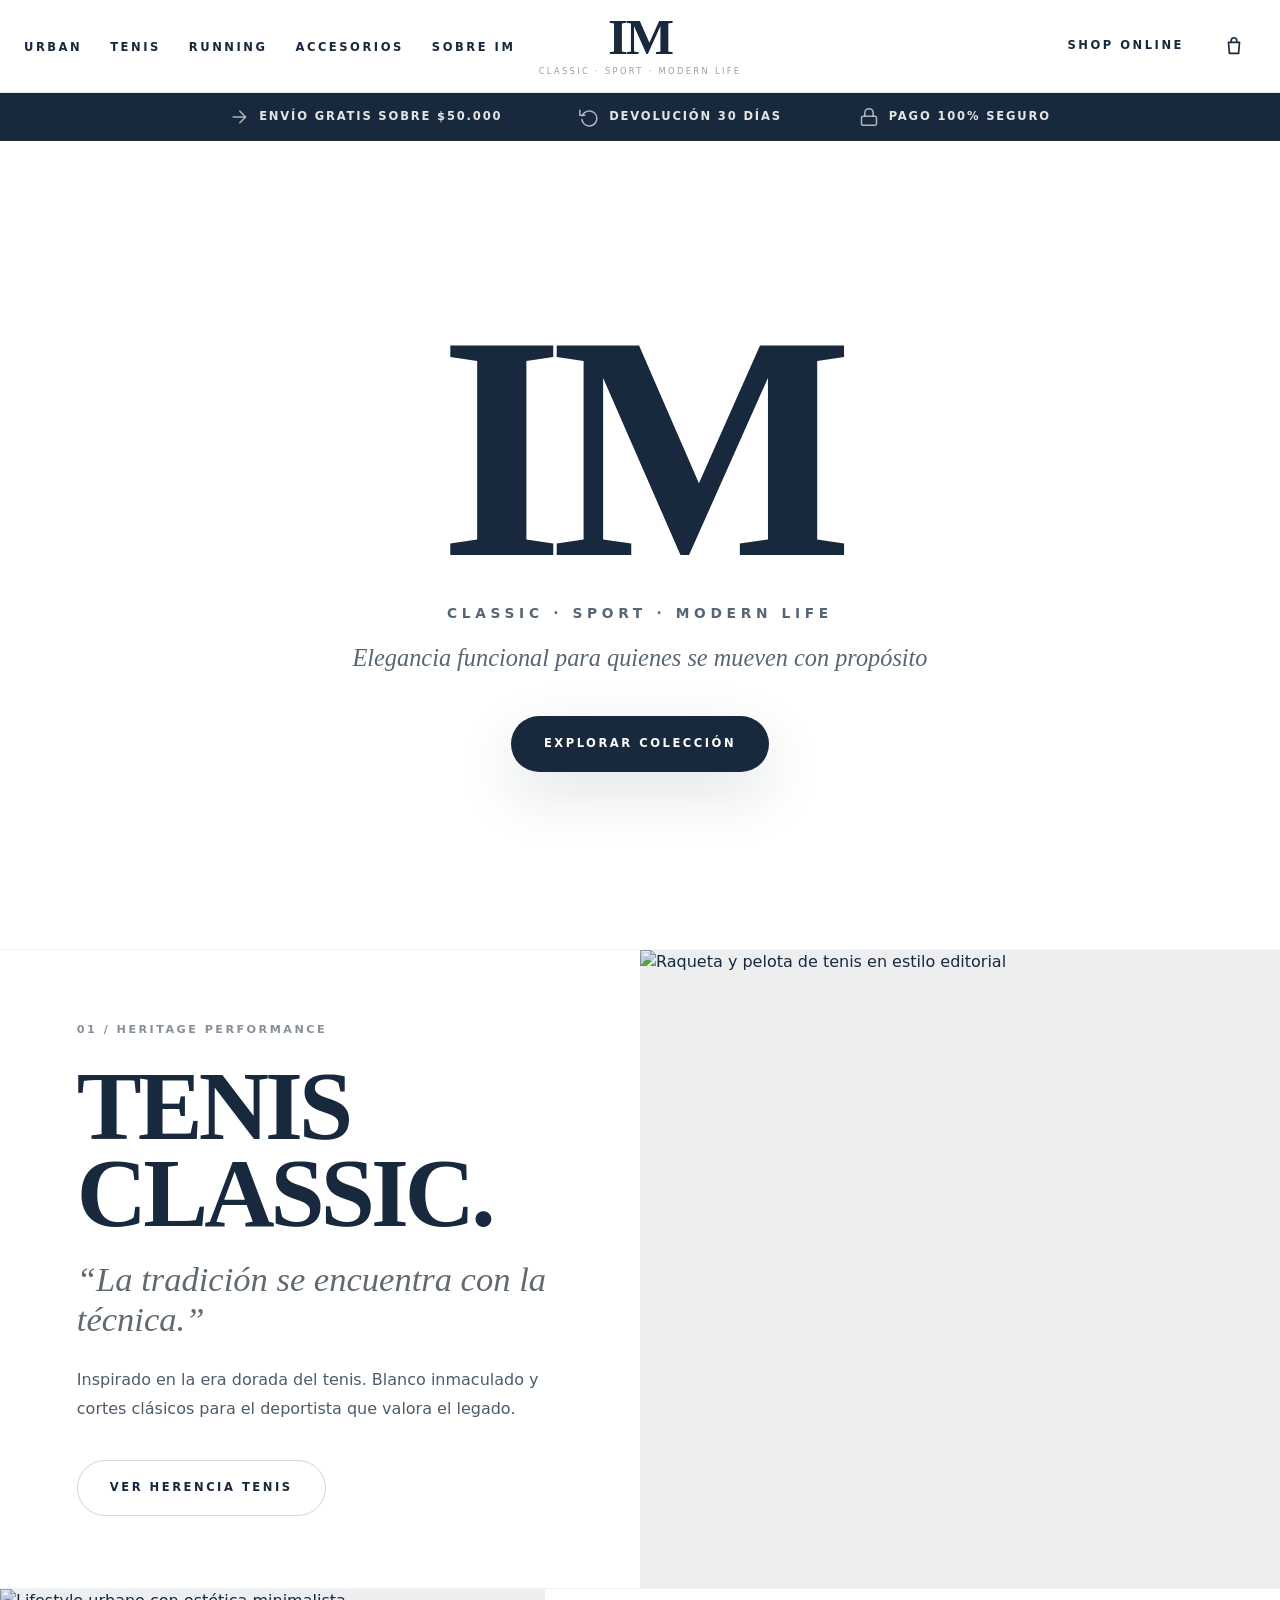
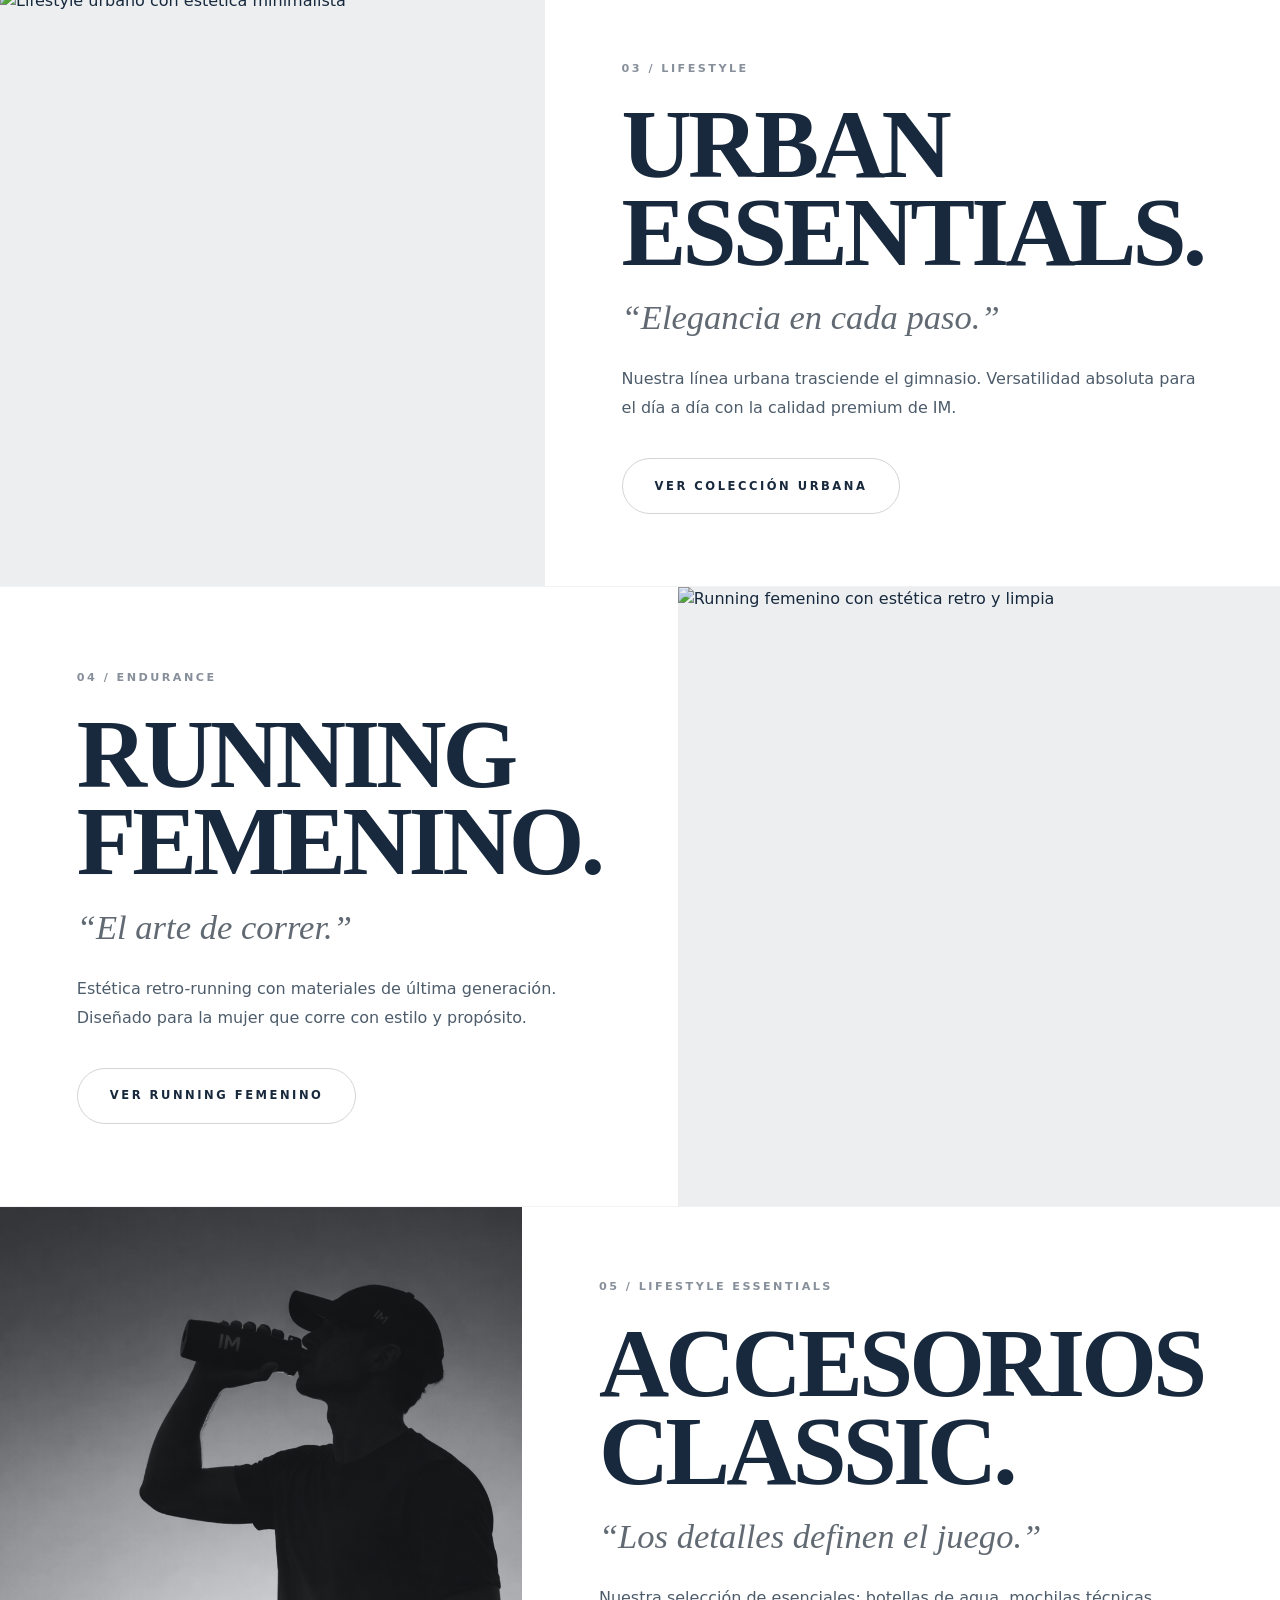
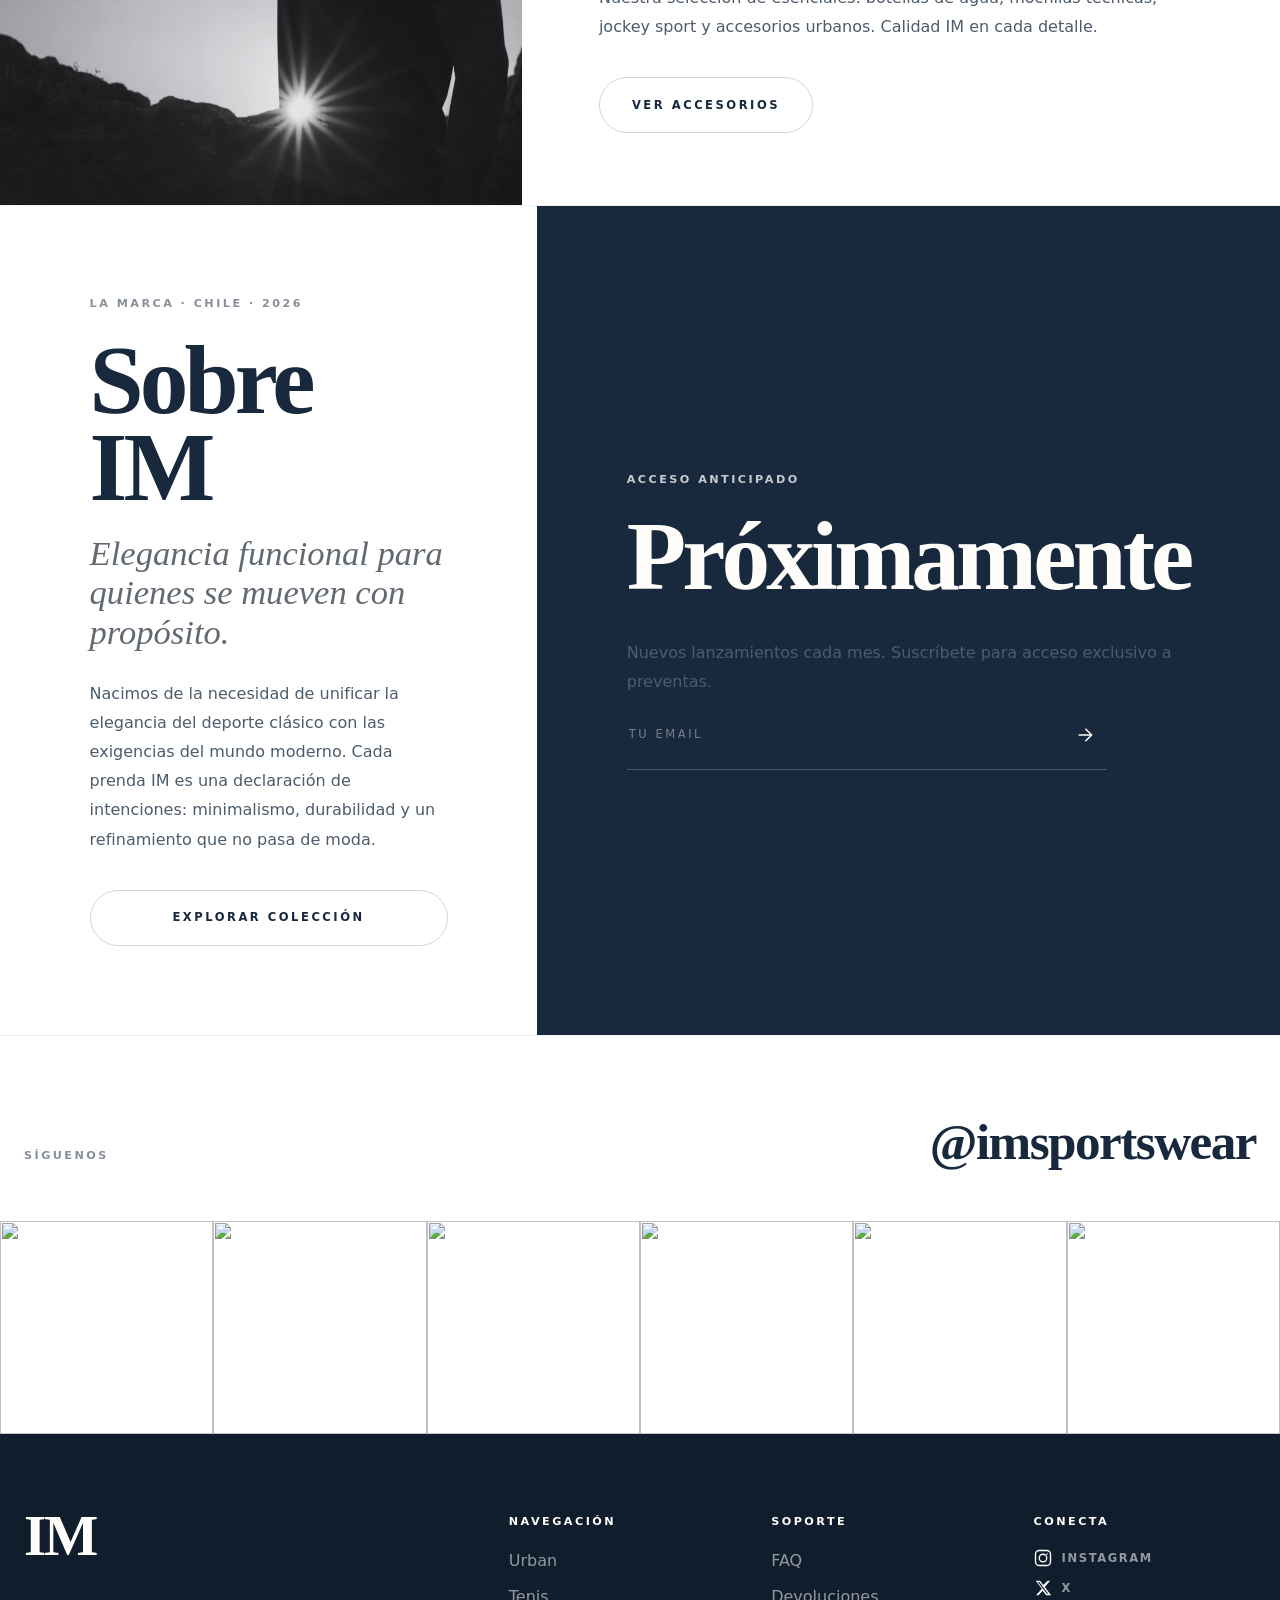
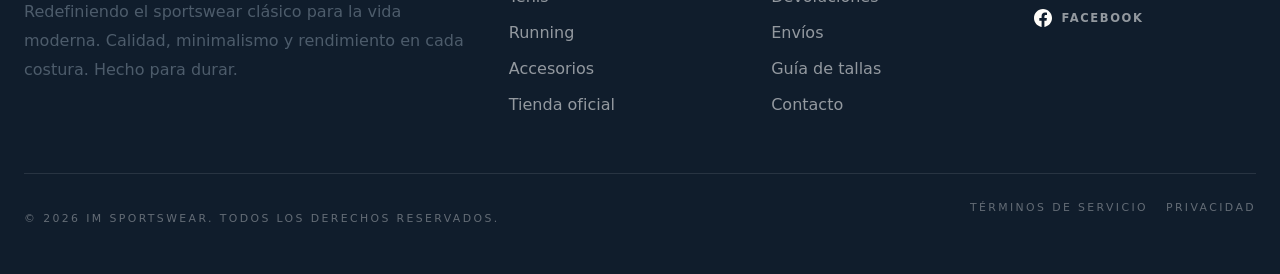
==== index.html @ 8507a57e "IM Sportswear — home inicial" ====
<!doctype html>
<html lang="es">
  <head>
    <meta charset="UTF-8" />
    <meta name="viewport" content="width=device-width, initial-scale=1.0" />
    <meta name="description" content="IM Sportswear — Classic Sport. Modern Life. Sportswear minimalista con alma clásica." />
    <meta name="format-detection" content="telephone=no, email=no, address=no" />
    <meta http-equiv="X-UA-Compatible" content="IE=edge" />
    <meta http-equiv="Content-Security-Policy" content="default-src 'self'; img-src 'self' https://images.unsplash.com data:; style-src 'self' 'unsafe-inline' https://fonts.googleapis.com; script-src 'self'; font-src 'self' https://fonts.gstatic.com; connect-src 'self'; object-src 'none'; base-uri 'self'; form-action 'self'; frame-ancestors 'none'; upgrade-insecure-requests" />
    <title>IM Sportswear — Classic · Sport · Modern Life</title>
    <link rel="preconnect" href="https://fonts.googleapis.com" />
    <link rel="preconnect" href="https://fonts.gstatic.com" crossorigin />
    <link href="https://fonts.googleapis.com/css2?family=Cormorant+Garamond:wght@400;500;600;700&family=Inter:wght@300;400;500;600;700&display=swap" rel="stylesheet" />
    <link rel="stylesheet" href="assets/styles.css?v=2.1" />
  </head>
  <body>
    <a class="skip-link" href="#contenido">Saltar al contenido</a>

    <header class="site-header" id="top">
      <div class="container nav-wrap">
        <button class="menu-toggle" type="button" aria-expanded="false" aria-controls="site-menu" aria-label="Abrir menú">
          <span></span><span></span><span></span>
        </button>

        <nav class="site-nav" aria-label="Principal">
          <ul id="site-menu" class="menu-left">
            <li><a href="#urban">Urban</a></li>
            <li><a href="#tenis">Tenis</a></li>
            <li><a href="#running">Running</a></li>
            <li><a href="#accesorios">Accesorios</a></li>
            <li><a href="#about">Sobre IM</a></li>
          </ul>
        </nav>

        <div class="brand-mark" aria-label="IM Sportswear">
          <span class="brand-logo">IM</span>
          <span class="brand-tagline">Classic · Sport · Modern Life</span>
        </div>

        <div class="nav-actions">
          <a class="shop-link" href="#shop">Shop Online</a>
          <a class="bag-link" href="#shop" aria-label="Ir a la tienda">
            <svg viewBox="0 0 24 24" aria-hidden="true">
              <path d="M6 8h12l-1 12H7L6 8Zm3-1V6a3 3 0 1 1 6 0v1" fill="none" stroke="currentColor" stroke-width="1.8" stroke-linecap="round" stroke-linejoin="round"/>
            </svg>
          </a>
        </div>
      </div>
    </header>

    <main id="contenido">
      <div class="trust-bar">
        <div class="container trust-wrap">
          <div class="trust-item">
            <svg viewBox="0 0 24 24" width="20" height="20" fill="none" stroke="currentColor" stroke-width="1.8" stroke-linecap="round" stroke-linejoin="round" aria-hidden="true">
              <path d="M5 12h14M13 5l7 7-7 7"/>
            </svg>
            <span>Envío gratis sobre $50.000</span>
          </div>
          <div class="trust-item">
            <svg viewBox="0 0 24 24" width="20" height="20" fill="none" stroke="currentColor" stroke-width="1.8" stroke-linecap="round" stroke-linejoin="round" aria-hidden="true">
              <polyline points="1 4 1 10 7 10"/><path d="M3.51 15a9 9 0 1 0 .49-4.5"/>
            </svg>
            <span>Devolución 30 días</span>
          </div>
          <div class="trust-item">
            <svg viewBox="0 0 24 24" width="20" height="20" fill="none" stroke="currentColor" stroke-width="1.8" stroke-linecap="round" stroke-linejoin="round" aria-hidden="true">
              <rect x="3" y="11" width="18" height="11" rx="2"/><path d="M7 11V7a5 5 0 0 1 10 0v4"/>
            </svg>
            <span>Pago 100% seguro</span>
          </div>
        </div>
      </div>

      <section class="hero-section">
        <div class="container hero-content">
          <h1>IM</h1>
          <p class="hero-subtag">Classic · Sport · Modern Life</p>
          <p class="hero-quote">Elegancia funcional para quienes se mueven con propósito</p>
          <a class="button button-primary" href="#shop">Explorar colección</a>
        </div>
      </section>

      <section id="tenis" class="feature feature-reverse tone-beige">
        <div class="feature-media">
          <img src="https://images.unsplash.com/photo-1599586120429-48281b6f0ece?q=80&w=1400&h=1120&auto=format&fit=crop" alt="Raqueta y pelota de tenis en estilo editorial" loading="lazy" decoding="async" />
        </div>
        <div class="feature-copy">
          <p class="eyebrow">01 / Heritage Performance</p>
          <h2>TENIS<br />CLASSIC.</h2>
          <p class="quote">“La tradición se encuentra con la técnica.”</p>
          <p class="description">Inspirado en la era dorada del tenis. Blanco inmaculado y cortes clásicos para el deportista que valora el legado.</p>
          <a class="button button-outline" href="#shop">Ver herencia tenis</a>
        </div>
      </section>

      <section id="urban" class="feature tone-white">
        <div class="feature-media">
          <img src="https://images.unsplash.com/photo-1520975916090-3105956dac38?q=80&w=1400&h=960&auto=format&fit=crop" alt="Lifestyle urbano con estética minimalista" loading="lazy" decoding="async" />
        </div>
        <div class="feature-copy">
          <p class="eyebrow">03 / Lifestyle</p>
          <h2>URBAN<br />ESSENTIALS.</h2>
          <p class="quote">“Elegancia en cada paso.”</p>
          <p class="description">Nuestra línea urbana trasciende el gimnasio. Versatilidad absoluta para el día a día con la calidad premium de IM.</p>
          <a class="button button-outline" href="#shop">Ver colección urbana</a>
        </div>
      </section>

      <section id="running" class="feature feature-reverse tone-beige">
        <div class="feature-media">
          <img src="https://images.unsplash.com/photo-1594882645126-14020914d58d?q=80&w=1400&h=1240&auto=format&fit=crop" alt="Running femenino con estética retro y limpia" loading="lazy" decoding="async" />
        </div>
        <div class="feature-copy">
          <p class="eyebrow">04 / Endurance</p>
          <h2>RUNNING<br />FEMENINO.</h2>
          <p class="quote">“El arte de correr.”</p>
          <p class="description">Estética retro-running con materiales de última generación. Diseñado para la mujer que corre con estilo y propósito.</p>
          <a class="button button-outline" href="#shop">Ver running femenino</a>
        </div>
      </section>

      <section id="accesorios" class="feature tone-white">
        <div class="feature-media feature-media-local">
          <img src="assets/accesorios-silueta.png" alt="Silueta deportiva bebiendo agua con botella IM" loading="lazy" decoding="async" />
        </div>
        <div class="feature-copy">
          <p class="eyebrow">05 / Lifestyle Essentials</p>
          <h2>ACCESORIOS<br />CLASSIC.</h2>
          <p class="quote">“Los detalles definen el juego.”</p>
          <p class="description">Nuestra selección de esenciales: botellas de agua, mochilas técnicas, jockey sport y accesorios urbanos. Calidad IM en cada detalle.</p>
          <a class="button button-outline" href="#shop">Ver accesorios</a>
        </div>
      </section>

      <section id="about" class="split-section">
        <article class="split-card split-light">
          <p class="eyebrow">La Marca · Chile · 2026</p>
          <h2>Sobre IM</h2>
          <p class="quote">Elegancia funcional para quienes se mueven con propósito.</p>
          <p class="description">Nacimos de la necesidad de unificar la elegancia del deporte clásico con las exigencias del mundo moderno. Cada prenda IM es una declaración de intenciones: minimalismo, durabilidad y un refinamiento que no pasa de moda.</p>
          <a class="button button-outline-dark" href="#shop">Explorar colección</a>
        </article>

        <aside class="split-card split-dark" id="shop">
          <p class="eyebrow">Acceso anticipado</p>
          <h2>Próximamente</h2>
          <p> Nuevos lanzamientos cada mes. Suscríbete para acceso exclusivo a preventas.</p>
          <form class="newsletter" action="#" method="post" novalidate>
            <label class="sr-only" for="email">Tu email</label>
            <input id="email" name="email" type="email" placeholder="TU EMAIL" autocomplete="email" inputmode="email" />
            <button type="submit" aria-label="Enviar email">
              <svg viewBox="0 0 24 24" aria-hidden="true">
                <path d="M5 12h14M13 5l7 7-7 7" fill="none" stroke="currentColor" stroke-width="1.8" stroke-linecap="round" stroke-linejoin="round"/>
              </svg>
            </button>
          </form>
        </aside>
      </section>
    </main>

    <section class="instagram-section">
      <div class="container instagram-header">
        <p class="eyebrow">Síguenos</p>
        <a href="#" class="instagram-handle">@imsportswear</a>
      </div>
      <div class="instagram-grid">
        <a href="#" class="instagram-post" aria-label="Post Instagram 1">
          <img src="https://images.unsplash.com/photo-1599586120429-48281b6f0ece?q=80&w=600&h=600&auto=format&fit=crop" alt="" loading="lazy" decoding="async"/>
        </a>
        <a href="#" class="instagram-post" aria-label="Post Instagram 2">
          <img src="https://images.unsplash.com/photo-1520975916090-3105956dac38?q=80&w=600&h=600&auto=format&fit=crop" alt="" loading="lazy" decoding="async"/>
        </a>
        <a href="#" class="instagram-post" aria-label="Post Instagram 3">
          <img src="https://images.unsplash.com/photo-1594882645126-14020914d58d?q=80&w=600&h=600&auto=format&fit=crop" alt="" loading="lazy" decoding="async"/>
        </a>
        <a href="#" class="instagram-post" aria-label="Post Instagram 4">
          <img src="https://images.unsplash.com/photo-1483721310020-03333e577078?q=80&w=600&h=600&auto=format&fit=crop" alt="" loading="lazy" decoding="async"/>
        </a>
        <a href="#" class="instagram-post" aria-label="Post Instagram 5">
          <img src="https://images.unsplash.com/photo-1552674605-db6ffd4facb5?q=80&w=600&h=600&auto=format&fit=crop" alt="" loading="lazy" decoding="async"/>
        </a>
        <a href="#" class="instagram-post" aria-label="Post Instagram 6">
          <img src="https://images.unsplash.com/photo-1506629082955-511b1aa562c8?q=80&w=600&h=600&auto=format&fit=crop" alt="" loading="lazy" decoding="async"/>
        </a>
      </div>
    </section>

    <footer class="site-footer">
      <div class="container footer-grid">
        <div class="footer-brand">
          <p class="brand-logo">IM</p>
          <p>Redefiniendo el sportswear clásico para la vida moderna. Calidad, minimalismo y rendimiento en cada costura. Hecho para durar.</p>
        </div>

        <nav class="footer-nav" aria-label="Secundaria">
          <h3>Navegación</h3>
          <ul>
            <li><a href="#urban">Urban</a></li>
            <li><a href="#tenis">Tenis</a></li>
            <li><a href="#running">Running</a></li>
            <li><a href="#accesorios">Accesorios</a></li>
            <li><a href="#shop">Tienda oficial</a></li>
          </ul>
        </nav>

        <nav class="footer-nav" aria-label="Soporte">
          <h3>Soporte</h3>
          <ul>
            <li><a href="#">FAQ</a></li>
            <li><a href="#">Devoluciones</a></li>
            <li><a href="#">Envíos</a></li>
            <li><a href="#">Guía de tallas</a></li>
            <li><a href="#">Contacto</a></li>
          </ul>
        </nav>

        <section class="footer-social">
          <h3>Conecta</h3>
          <div class="social-links">
            <a href="#" aria-label="Instagram">
              <svg viewBox="0 0 24 24" width="18" height="18" fill="none" stroke="currentColor" stroke-width="1.8" stroke-linecap="round" stroke-linejoin="round" aria-hidden="true">
                <rect x="2" y="2" width="20" height="20" rx="5"/>
                <circle cx="12" cy="12" r="5"/>
                <circle cx="17.5" cy="6.5" r="1" fill="currentColor" stroke="none"/>
              </svg>
              Instagram
            </a>
            <a href="#" aria-label="X / Twitter">
              <svg viewBox="0 0 24 24" width="18" height="18" fill="currentColor" aria-hidden="true">
                <path d="M18.244 2.25h3.308l-7.227 8.26 8.502 11.24H16.17l-4.714-6.231-5.401 6.231H2.744l7.736-8.844L2.25 2.25H8.08l4.26 5.635zm-1.161 17.52h1.833L7.084 4.126H5.117z"/>
              </svg>
              X
            </a>
            <a href="#" aria-label="Facebook">
              <svg viewBox="0 0 24 24" width="18" height="18" fill="currentColor" aria-hidden="true">
                <path d="M24 12.073c0-6.627-5.373-12-12-12s-12 5.373-12 12c0 5.99 4.388 10.954 10.125 11.854v-8.385H7.078v-3.47h3.047V9.43c0-3.007 1.792-4.669 4.533-4.669 1.312 0 2.686.235 2.686.235v2.953H15.83c-1.491 0-1.956.925-1.956 1.874v2.25h3.328l-.532 3.47h-2.796v8.385C19.612 23.027 24 18.062 24 12.073z"/>
              </svg>
              Facebook
            </a>
          </div>
        </section>
      </div>

      <div class="container footer-bottom">
        <p>© <span id="year"></span> IM Sportswear. Todos los derechos reservados.</p>
        <div>
          <a href="#">Términos de servicio</a>
          <a href="#">Privacidad</a>
        </div>
      </div>
    </footer>

    <script src="assets/script.js" defer></script>
  </body>
</html>
---- assets/styles.css ----
:root {
  --navy: #18293d;
  --navy-deep: #101d2c;
  --beige: #f4efe8;
  --beige-soft: #f7f3ed;
  --white: #fffdf9;
  --black: #141414;
  --muted: #4d5c6b;
  --muted-soft: rgba(24, 41, 61, 0.68);
  --line: rgba(24, 41, 61, 0.12);
  --shadow: 0 22px 60px rgba(16, 29, 44, 0.12);
  --radius: 28px;
  --container: min(1360px, calc(100% - 48px));
  --font-display: "Cormorant Garamond", Georgia, "Times New Roman", serif;
  --font-ui: "Inter", system-ui, -apple-system, BlinkMacSystemFont, "Segoe UI", sans-serif;
}

* {
  box-sizing: border-box;
}

html {
  scroll-behavior: smooth;
}

body {
  margin: 0;
  font-family: var(--font-ui);
  color: var(--navy);
  background: #ffffff;
  line-height: 1.5;
  text-rendering: optimizeLegibility;
  -webkit-font-smoothing: antialiased;
}

img {
  max-width: 100%;
  display: block;
}

a {
  color: inherit;
  text-decoration: none;
}

button,
input {
  font: inherit;
}

.skip-link,
.sr-only {
  position: absolute;
  width: 1px;
  height: 1px;
  padding: 0;
  margin: -1px;
  overflow: hidden;
  clip: rect(0, 0, 0, 0);
  white-space: nowrap;
  border: 0;
}

.skip-link:focus {
  width: auto;
  height: auto;
  clip: auto;
  margin: 12px;
  padding: 12px 16px;
  background: var(--navy);
  color: var(--white);
  z-index: 1000;
}

.container {
  width: var(--container);
  margin: 0 auto;
}

.site-header {
  position: sticky;
  top: 0;
  z-index: 20;
  background: rgba(255, 255, 255, 0.96);
  backdrop-filter: blur(14px);
  border-bottom: 1px solid rgba(24, 41, 61, 0.08);
}

.nav-wrap {
  min-height: 92px;
  display: grid;
  grid-template-columns: 1fr auto 1fr;
  align-items: center;
  gap: 20px;
}

.site-nav ul,
.footer-nav ul,
.social-links {
  list-style: none;
  padding: 0;
  margin: 0;
}

.menu-left,
.nav-actions {
  display: flex;
  align-items: center;
  gap: 28px;
}

.nav-actions {
  justify-content: flex-end;
}

.menu-left a,
.shop-link,
.footer-nav h3,
.footer-social h3,
.footer-bottom,
.social-links a,
.button,
.newsletter input,
.eyebrow {
  letter-spacing: 0.22em;
  text-transform: uppercase;
}

.menu-left a,
.shop-link {
  font-size: 0.72rem;
  font-weight: 600;
  color: rgba(24, 41, 61, 0.78);
}

.menu-left a:hover,
.shop-link:hover,
.footer-nav a:hover,
.footer-bottom a:hover,
.social-links a:hover {
  color: var(--navy);
}

.brand-mark {
  text-align: center;
}

.brand-logo {
  display: block;
  font-family: var(--font-display);
  font-size: clamp(2.2rem, 4vw, 3.4rem);
  line-height: 0.9;
  font-weight: 700;
  letter-spacing: -0.04em;
}

.brand-tagline {
  display: block;
  font-size: 0.52rem;
  letter-spacing: 0.28em;
  text-transform: uppercase;
  color: rgba(24, 41, 61, 0.45);
  margin-top: 5px;
  font-weight: 500;
}


.bag-link {
  position: relative;
  width: 44px;
  height: 44px;
  display: inline-flex;
  align-items: center;
  justify-content: center;
}

.bag-link svg {
  width: 22px;
  height: 22px;
}

.bag-count {
  position: absolute;
  top: 5px;
  right: 2px;
  width: 18px;
  height: 18px;
  display: grid;
  place-items: center;
  border-radius: 50%;
  background: var(--navy);
  color: var(--white);
  font-size: 0.58rem;
  font-weight: 700;
  letter-spacing: 0;
}

.menu-toggle {
  display: none;
  width: 44px;
  height: 44px;
  padding: 0;
  border: 0;
  background: transparent;
  cursor: pointer;
}

.menu-toggle span {
  display: block;
  width: 20px;
  height: 2px;
  margin: 4px auto;
  background: var(--navy);
}

.hero-section {
  position: relative;
  min-height: calc(100vh - 92px);
  display: grid;
  align-items: center;
  overflow: clip;
  background: #ffffff;
  position: relative;
  z-index: 1;
  text-align: center;
  padding-block: 88px 96px;
}

.hero-content h1,
.feature-copy h2,
.split-card h2 {
  font-family: var(--font-display);
  font-weight: 700;
  letter-spacing: -0.04em;
  margin: 0;
  color: var(--navy);
}

.hero-content h1 {
  font-size: clamp(7rem, 28vw, 20rem);
  line-height: 0.86;
  color: var(--navy);
}

.hero-subtag {
  margin: 18px 0 18px;
  font-size: 0.86rem;
  font-weight: 600;
  letter-spacing: 0.34em;
  text-transform: uppercase;
  color: rgba(24, 41, 61, 0.72);
}

.hero-quote,
.quote {
  font-family: var(--font-display);
  font-style: italic;
  font-weight: 400;
}

.hero-quote {
  max-width: 700px;
  margin: 0 auto 42px;
  font-size: clamp(1.3rem, 1.9vw, 2rem);
  line-height: 1.3;
  color: rgba(24, 41, 61, 0.72);
}

.button {
  display: inline-flex;
  align-items: center;
  justify-content: center;
  min-height: 56px;
  padding: 0 32px;
  border-radius: 999px;
  font-size: 0.72rem;
  font-weight: 600;
  transition: background-color 0.25s ease, color 0.25s ease, border-color 0.25s ease, transform 0.25s ease;
  border: 1px solid transparent;
}

.button:hover,
.button:focus-visible {
  transform: translateY(-1px);
}

.button-primary {
  background: var(--navy);
  color: var(--white);
  box-shadow: var(--shadow);
}

.button-primary:hover,
.button-primary:focus-visible {
  background: #223952;
}

.button-outline,
.button-outline-dark {
  border-color: rgba(30, 42, 54, 0.2);
  background: transparent;
}

.button-outline:hover,
.button-outline-dark:hover,
.button-outline:focus-visible,
.button-outline-dark:focus-visible {
  background: var(--navy);
  color: var(--white);
}

.brand-mark,
.brand-logo,
.site-header a,
.site-header button,
.feature-copy h2,
.split-card h2 {
  color: var(--navy);
}

.footer-brand .brand-logo {
  color: var(--white);
}

.feature-copy,
.split-card,
.site-footer,
.site-header {
  border-color: var(--line);
}

.feature,
.split-section {
  border-top: 1px solid rgba(24, 41, 61, 0.06);
}

.feature {
  display: grid;
  grid-template-columns: 1fr 1fr;
  min-height: 520px;
  align-items: stretch;
}

.feature-reverse .feature-copy {
  order: 1;
}

.feature-reverse .feature-media {
  order: 2;
}

.feature-copy,
.feature-media,
.split-card {
  min-height: 100%;
}

.feature-copy {
  display: flex;
  flex-direction: column;
  justify-content: center;
  align-items: flex-start;
  padding: 72px clamp(28px, 6vw, 88px);
}

.feature-media {
  position: relative;
  overflow: hidden;
}

.feature-media img {
  width: 100%;
  height: 100%;
  object-fit: cover;
  filter: none;
}

.feature-media::after {
  content: "";
  position: absolute;
  inset: 0;
  background: rgba(24, 41, 61, 0.08);
}

.feature-media-local {
  background: linear-gradient(180deg, #ececec 0%, #f6f5f3 100%);
}

.feature-media-local img {
  object-fit: cover;
}

/* Per-section heights — intentional rhythm */
#tenis  { min-height: 560px; }
#urban  { min-height: 480px; }
#running { min-height: 620px; }
#accesorios { min-height: 480px; }

#urban .feature-media img {
  object-position: center 20%;
}

#running .feature-media img {
  object-position: center 30%;
}

.tone-beige {
  background: #ffffff;
}

.tone-white {
  background: #ffffff;
}

.eyebrow {
  margin: 0 0 24px;
  font-size: 0.7rem;
  color: rgba(24, 41, 61, 0.52);
  font-weight: 600;
}

.feature-copy h2,
.split-card h2 {
  font-size: clamp(4rem, 7.6vw, 6.9rem);
  line-height: 0.9;
  margin-bottom: 22px;
}

.quote {
  color: rgba(30, 42, 54, 0.7);
  font-size: clamp(1.55rem, 2.7vw, 2.45rem);
  line-height: 1.15;
  margin: 0 0 26px;
}

.description,
.split-card p:not(.quote):not(.eyebrow),
.footer-brand p:last-child {
  font-size: clamp(1rem, 1.18vw, 1.16rem);
  line-height: 1.82;
  color: var(--muted);
}

.description {
  max-width: 580px;
  margin: 0 0 36px;
}

.split-section {
  display: grid;
  grid-template-columns: 1fr 1fr;
}

.split-card {
  padding: clamp(44px, 7vw, 96px);
  display: flex;
  flex-direction: column;
  justify-content: center;
}

.split-light {
  background: #ffffff;
}

.split-dark {
  background: var(--navy);
  color: var(--white);
}

.split-dark h2,
.split-dark .quote {
  color: var(--white);
}

.split-dark .eyebrow,
.split-dark .description,
.split-dark p {
  color: rgba(255, 255, 255, 0.76);
}

.newsletter {
  display: flex;
  align-items: center;
  gap: 12px;
  padding-bottom: 12px;
  border-bottom: 1px solid rgba(255, 255, 255, 0.22);
  max-width: 480px;
  width: 100%;
}

.newsletter input {
  flex: 1;
  color: var(--white);
  background: transparent;
  border: 0;
  outline: none;
  font-size: 0.72rem;
}

.newsletter input::placeholder {
  color: rgba(255, 255, 255, 0.4);
}

.newsletter button {
  display: inline-flex;
  align-items: center;
  justify-content: center;
  width: 44px;
  height: 44px;
  border: 0;
  background: transparent;
  color: inherit;
  cursor: pointer;
}

.newsletter svg {
  width: 20px;
  height: 20px;
}

/* Trust bar */
.trust-bar {
  background: var(--navy);
  color: var(--white);
  padding: 14px 0;
}

.trust-wrap {
  display: flex;
  justify-content: center;
  gap: clamp(24px, 6vw, 80px);
  flex-wrap: wrap;
}

.trust-item {
  display: flex;
  align-items: center;
  gap: 10px;
  font-size: 0.72rem;
  font-weight: 600;
  letter-spacing: 0.16em;
  text-transform: uppercase;
  color: rgba(255, 255, 255, 0.88);
}

.trust-item svg {
  flex-shrink: 0;
  opacity: 0.75;
}

/* Instagram feed */
.instagram-section {
  padding: 80px 0 0;
  border-top: 1px solid rgba(24, 41, 61, 0.06);
}

.instagram-header {
  display: flex;
  align-items: baseline;
  justify-content: space-between;
  margin-bottom: 32px;
}

.instagram-handle {
  font-family: var(--font-display);
  font-size: clamp(2rem, 4vw, 3.2rem);
  font-weight: 700;
  letter-spacing: -0.03em;
  color: var(--navy);
  line-height: 1;
}

.instagram-handle:hover {
  opacity: 0.75;
}

.instagram-grid {
  display: grid;
  grid-template-columns: repeat(6, 1fr);
  gap: 0;
}

.instagram-post {
  display: block;
  aspect-ratio: 1;
  overflow: hidden;
  position: relative;
}

.instagram-post img {
  width: 100%;
  height: 100%;
  object-fit: cover;
  transition: transform 0.4s ease, filter 0.4s ease;
}

.instagram-post::after {
  content: "";
  position: absolute;
  inset: 0;
  background: rgba(16, 29, 44, 0);
  transition: background 0.3s ease;
}

.instagram-post:hover img {
  transform: scale(1.04);
}

.instagram-post:hover::after {
  background: rgba(16, 29, 44, 0.18);
}

@media (max-width: 1024px) {
  .instagram-grid {
    grid-template-columns: repeat(3, 1fr);
  }
}

@media (max-width: 720px) {
  .instagram-grid {
    grid-template-columns: repeat(2, 1fr);
  }

  .instagram-header {
    flex-direction: column;
    gap: 8px;
  }
}

.site-footer {
  background: var(--navy-deep);
  padding: 80px 0 36px;
  border-top: none;
  color: rgba(255, 255, 255, 0.75);
}

.site-footer .container {
  width: min(1480px, calc(100% - 48px));
}

.footer-grid {
  display: grid;
  grid-template-columns: 2fr 1fr 1fr 1fr;
  gap: 40px;
  padding-bottom: 56px;
  align-items: start;
}

.footer-brand {
  display: flex;
  flex-direction: column;
  align-items: flex-start;
}

.footer-brand .brand-logo {
  font-size: clamp(2.8rem, 4.5vw, 4rem);
  letter-spacing: -0.04em;
  margin: -0.12em 0 16px;
  line-height: 1;
}

.footer-nav h3,
.footer-social h3 {
  margin: 0 0 18px;
  font-size: 0.7rem;
  font-weight: 600;
  color: var(--white);
}

.footer-nav ul {
  display: grid;
  gap: 12px;
}

.footer-nav a {
  color: rgba(255, 255, 255, 0.55);
}

.footer-nav a:hover {
  color: var(--white);
}

.social-links {
  display: flex;
  flex-direction: column;
  gap: 12px;
}

.social-links a {
  display: inline-flex;
  align-items: center;
  gap: 10px;
  font-size: 0.72rem;
  font-weight: 600;
  color: rgba(255, 255, 255, 0.55);
  letter-spacing: 0.14em;
  text-transform: uppercase;
  transition: color 0.2s ease;
}

.social-links a svg {
  flex-shrink: 0;
  color: var(--white);
}

.social-links a:hover {
  color: var(--white);
}

.footer-bottom {
  display: flex;
  justify-content: space-between;
  gap: 20px;
  padding-top: 26px;
  border-top: 1px solid rgba(255, 255, 255, 0.1);
  font-size: 0.68rem;
  color: rgba(255, 255, 255, 0.35);
}

.footer-bottom div {
  display: flex;
  gap: 18px;
}

@media (max-width: 1024px) {
  .nav-wrap {
    grid-template-columns: auto 1fr auto;
  }

  .menu-toggle {
    display: inline-block;
  }

  .site-nav {
    position: absolute;
    top: calc(100% + 1px);
    left: 0;
    right: 0;
    background: rgba(247, 243, 237, 0.98);
    border-bottom: 1px solid rgba(30, 42, 54, 0.08);
    box-shadow: var(--shadow);
    display: none;
  }

  .site-nav.is-open {
    display: block;
  }

  .menu-left {
    flex-direction: column;
    align-items: flex-start;
    gap: 0;
    padding: 8px 24px 18px;
  }

  .menu-left li {
    width: 100%;
    border-top: 1px solid rgba(30, 42, 54, 0.07);
  }

  .menu-left a {
    display: block;
    padding: 16px 0;
  }

  .shop-link {
    display: none;
  }

  .feature,
  .split-section,
  .footer-grid {
    grid-template-columns: 1fr;
  }

  .feature {
    min-height: auto;
  }

  .feature-media {
    min-height: 420px;
  }

  .feature-reverse .feature-copy,
  .feature-reverse .feature-media {
    order: initial;
  }
}

@media (max-width: 720px) {
  :root {
    --container: min(100% - 28px, 1000px);
  }

  .nav-wrap {
    min-height: 78px;
  }

  .brand-tagline {
    display: none;
  }

  
  .hero-content {
    padding-block: 88px 72px;
  }

  .hero-subtag {
    font-size: 0.68rem;
    letter-spacing: 0.28em;
  }

  .hero-content h1 {
    font-size: clamp(5rem, 26vw, 8rem);
  }

  .hero-quote {
    font-size: clamp(1.4rem, 6vw, 2rem);
  }

  .feature-copy h2,
  .split-card h2 {
    font-size: clamp(3.2rem, 14vw, 4.6rem);
    line-height: 0.92;
  }

  .quote {
    font-size: clamp(1.4rem, 6vw, 1.9rem);
  }

  .description,
  .split-card p:not(.quote):not(.eyebrow) {
    font-size: 0.98rem;
    line-height: 1.72;
  }

  .feature-media {
    min-height: 320px;
  }

  .feature-copy,
  .split-card {
    padding-inline: 22px;
    padding-block: 44px;
  }

  .button {
    width: 100%;
    max-width: 320px;
  }

  .footer-bottom,
  .footer-bottom div,
  .nav-actions {
    flex-wrap: wrap;
  }

  .footer-bottom {
    flex-direction: column;
  }
}

@media (prefers-reduced-motion: reduce) {
  html {
    scroll-behavior: auto;
  }

  *, *::before, *::after {
    animation: none !important;
    transition: none !important;
  }
}
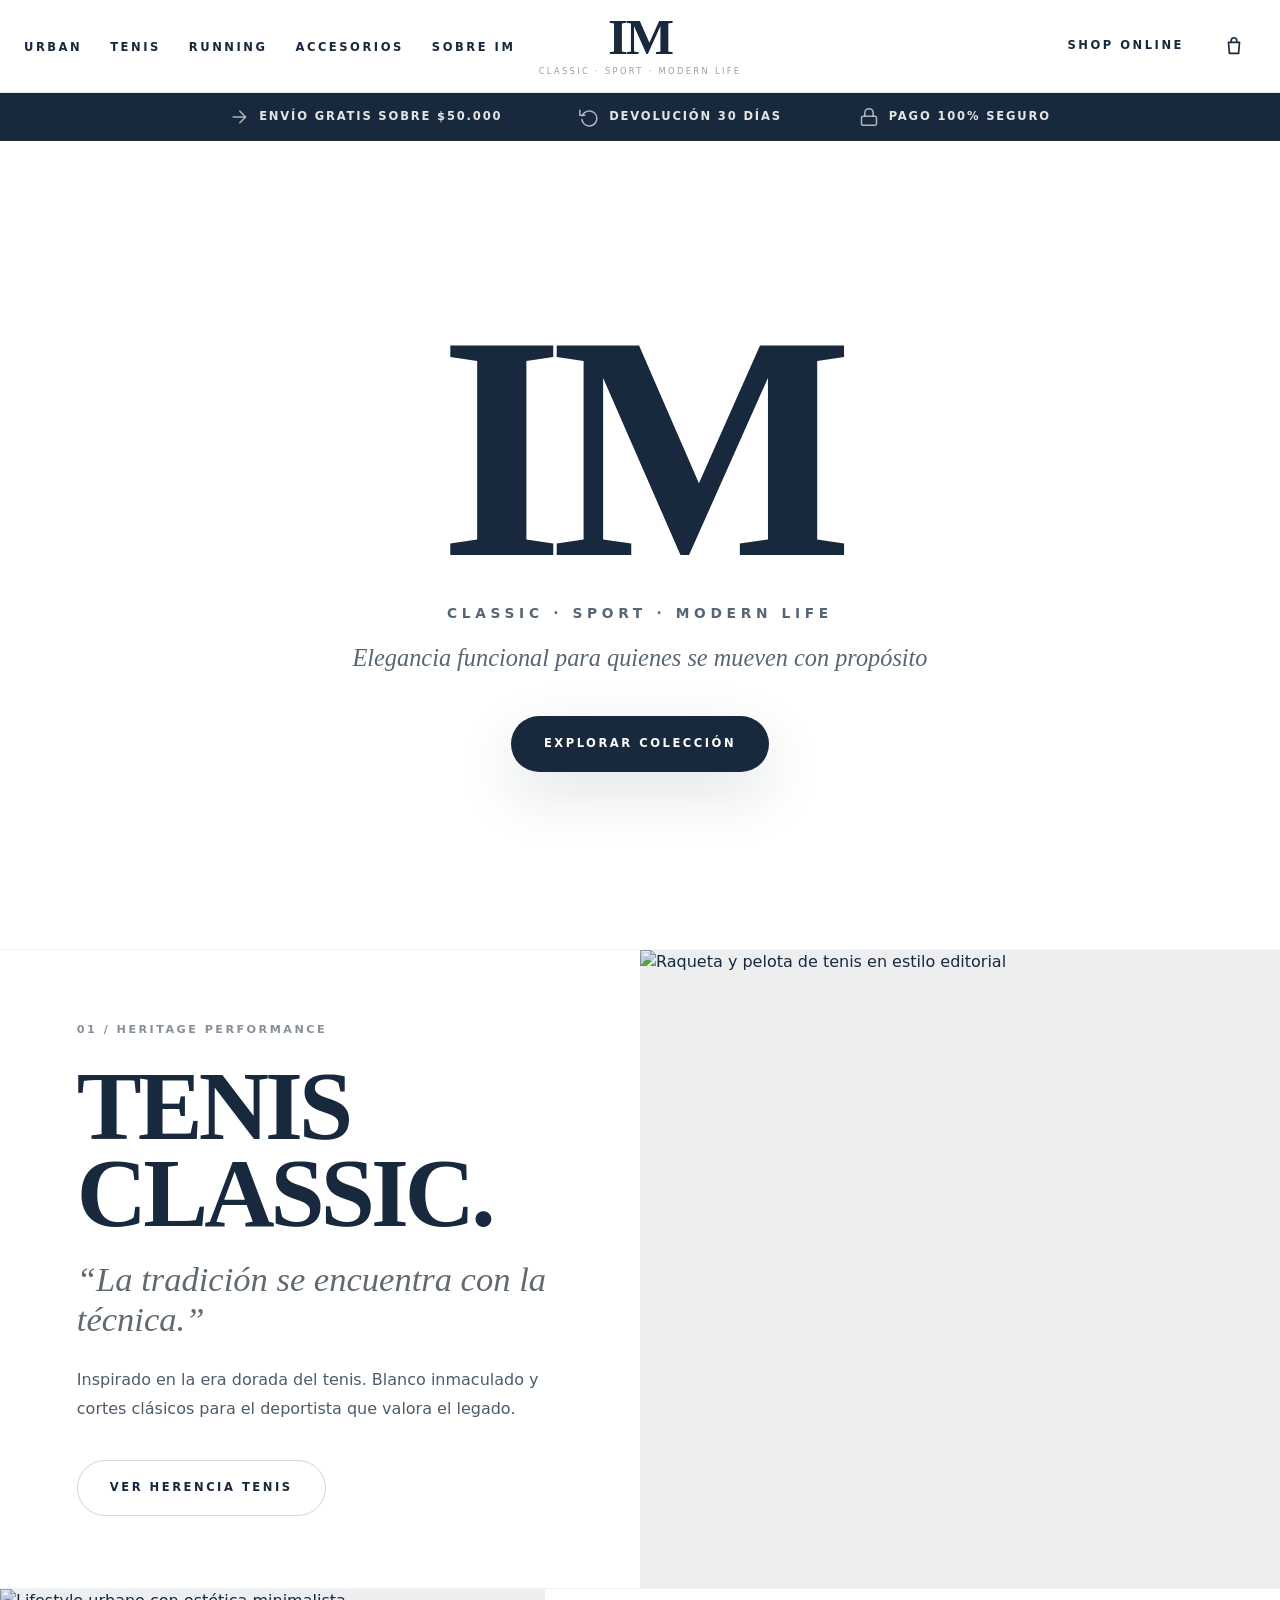
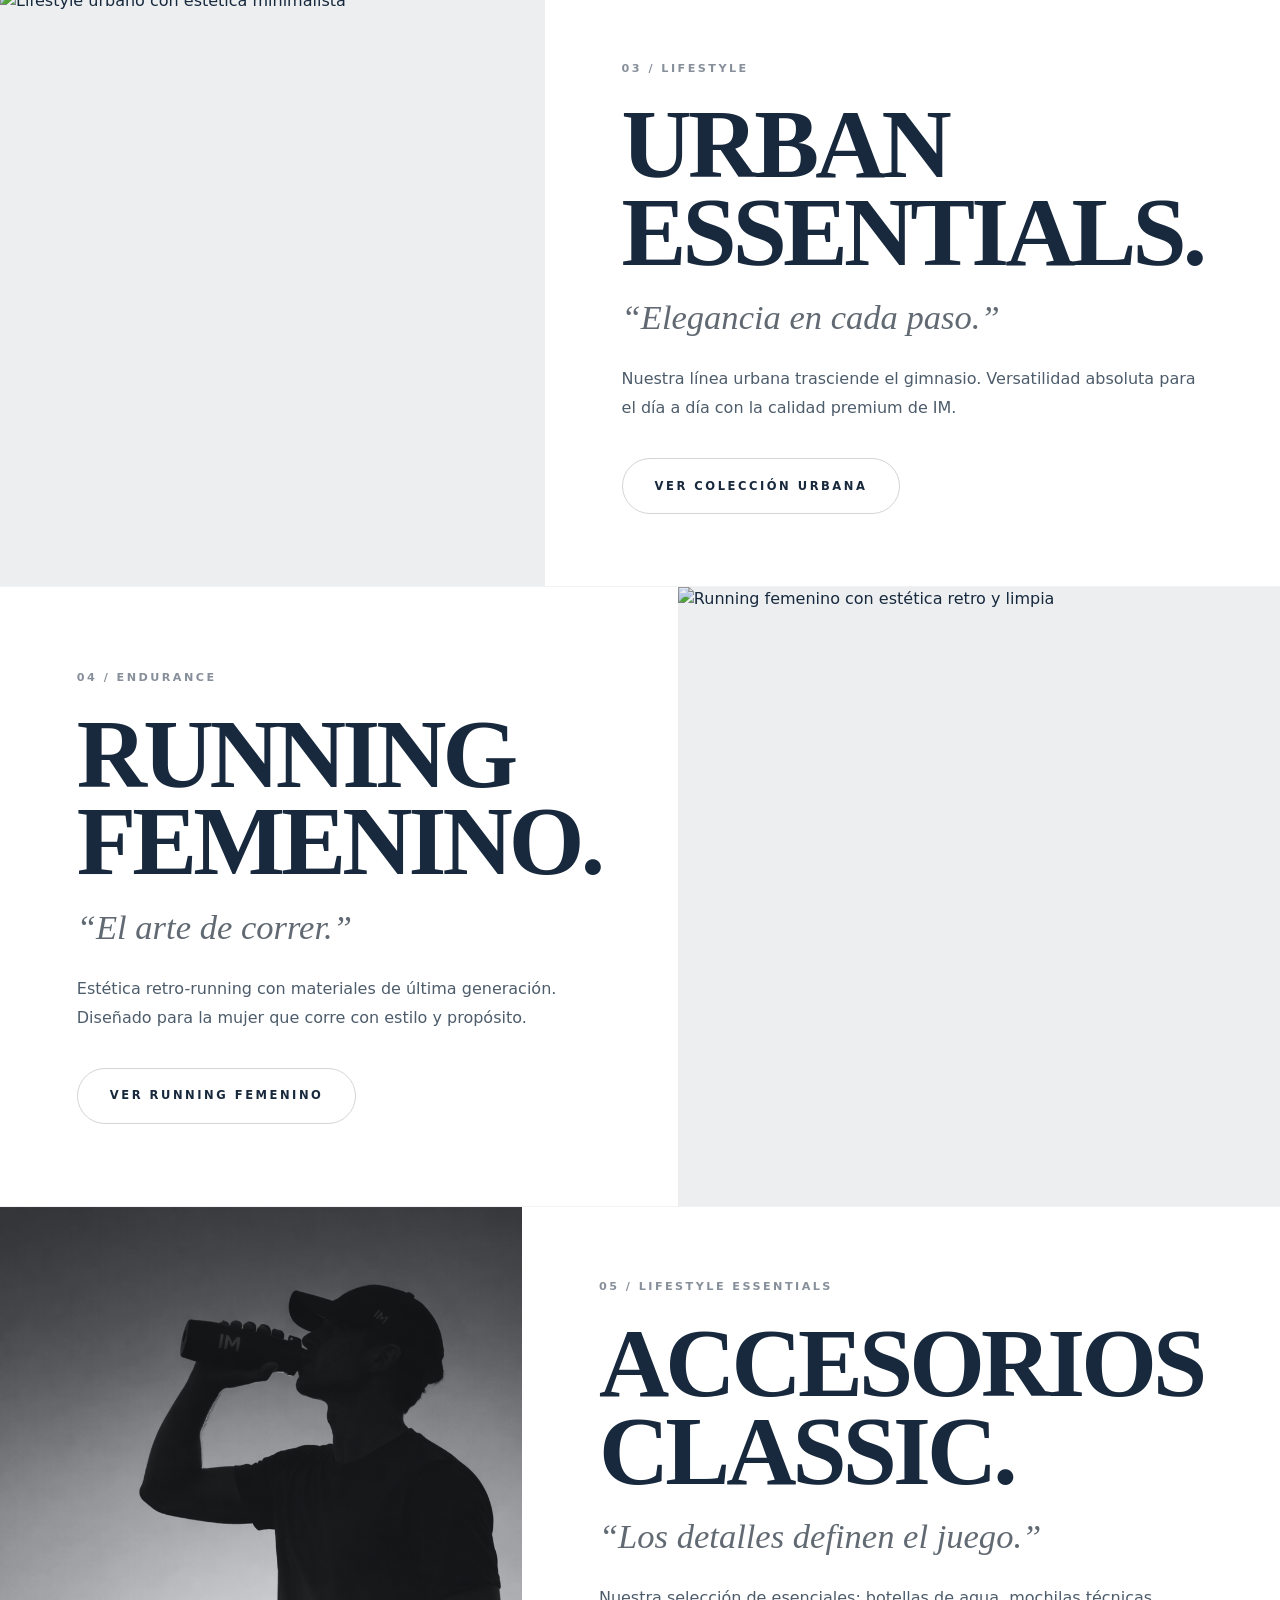
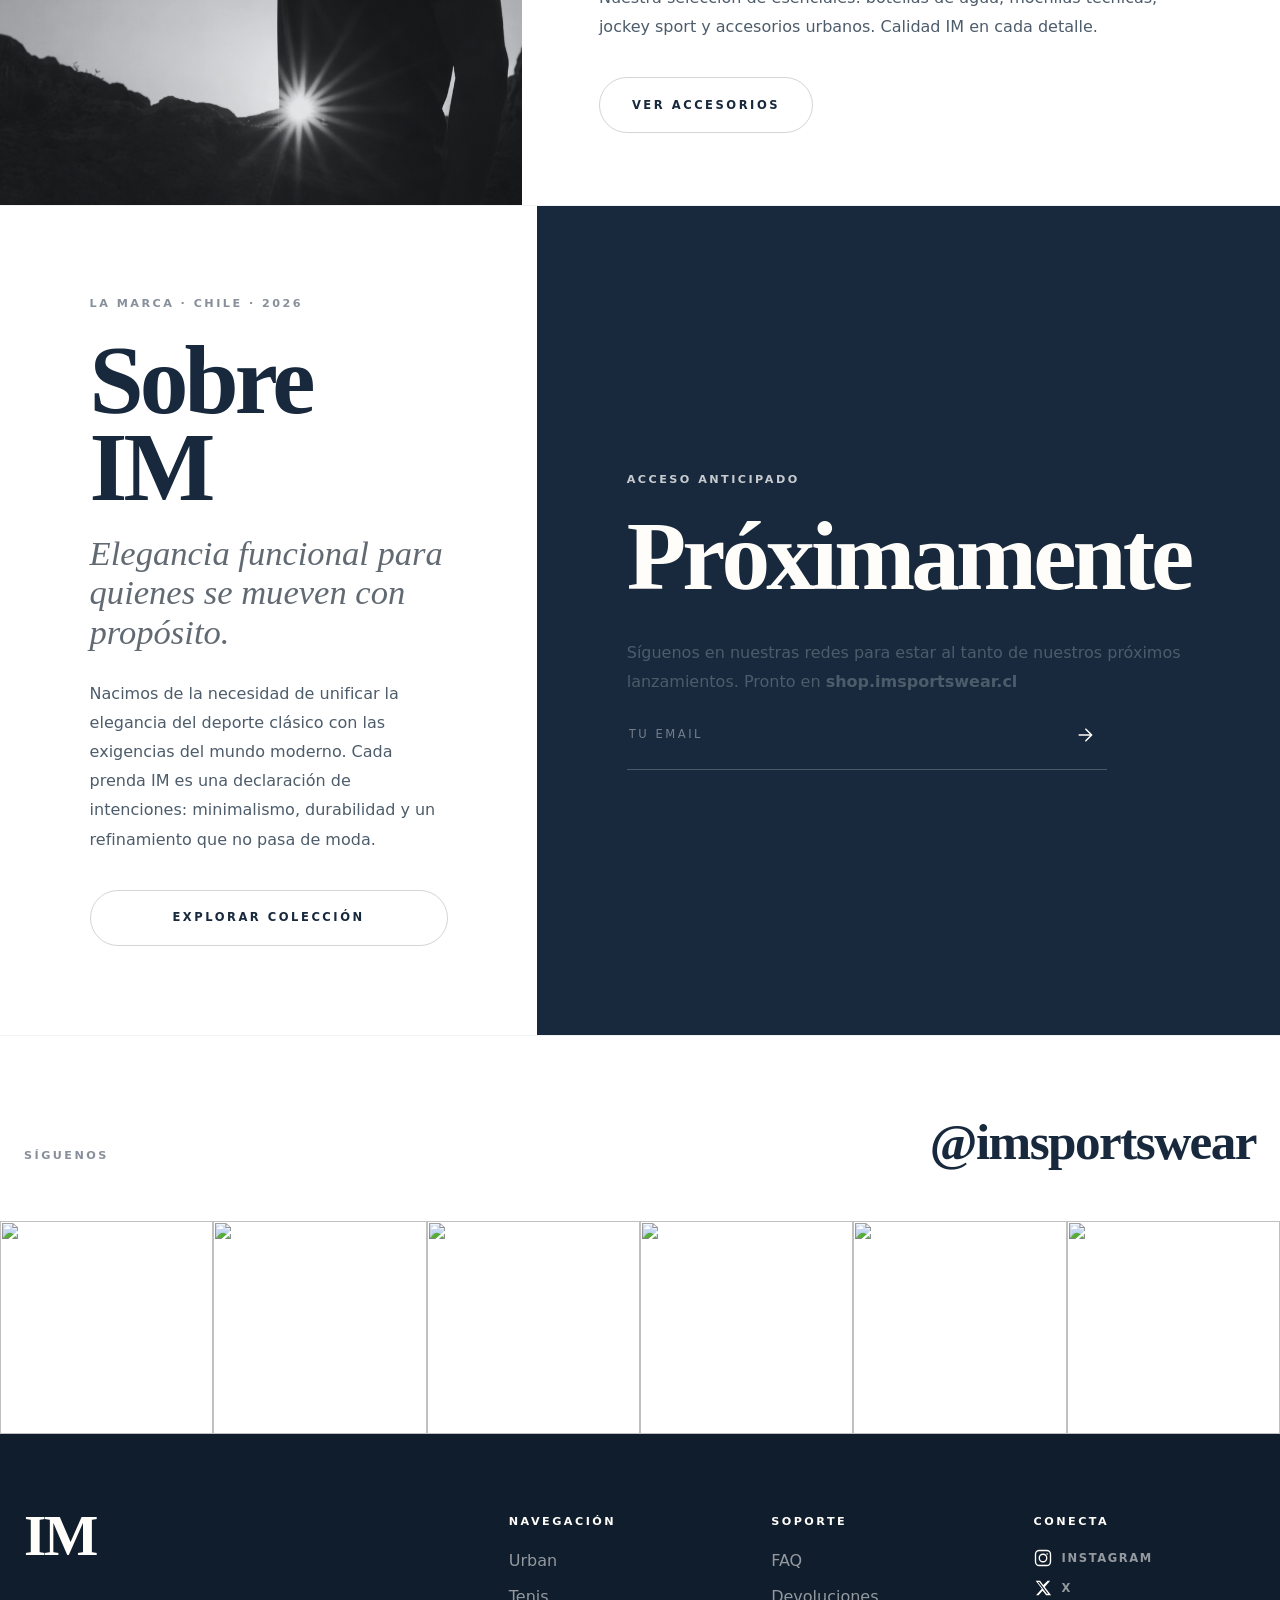
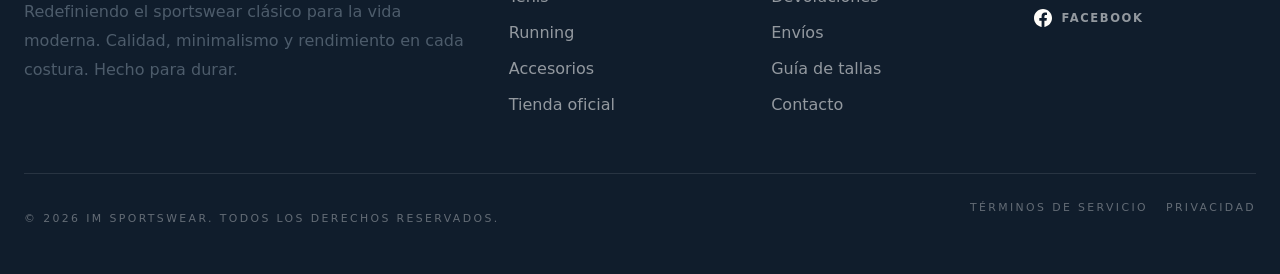
==== commit 5566c6d2: "Update coming soon text with social and shop URL" ====
--- a/index.html
+++ b/index.html
@@ -38,8 +38,8 @@
         </div>
 
         <div class="nav-actions">
-          <a class="shop-link" href="#shop">Shop Online</a>
-          <a class="bag-link" href="#shop" aria-label="Ir a la tienda">
+          <a class="shop-link" href="https://shop.imsportswear.cl">Shop Online</a>
+          <a class="bag-link" href="https://shop.imsportswear.cl" aria-label="Ir a la tienda">
             <svg viewBox="0 0 24 24" aria-hidden="true">
               <path d="M6 8h12l-1 12H7L6 8Zm3-1V6a3 3 0 1 1 6 0v1" fill="none" stroke="currentColor" stroke-width="1.8" stroke-linecap="round" stroke-linejoin="round"/>
             </svg>
@@ -77,7 +77,7 @@
           <h1>IM</h1>
           <p class="hero-subtag">Classic · Sport · Modern Life</p>
           <p class="hero-quote">Elegancia funcional para quienes se mueven con propósito</p>
-          <a class="button button-primary" href="#shop">Explorar colección</a>
+          <a class="button button-primary" href="https://shop.imsportswear.cl">Explorar colección</a>
         </div>
       </section>
 
@@ -90,7 +90,7 @@
           <h2>TENIS<br />CLASSIC.</h2>
           <p class="quote">“La tradición se encuentra con la técnica.”</p>
           <p class="description">Inspirado en la era dorada del tenis. Blanco inmaculado y cortes clásicos para el deportista que valora el legado.</p>
-          <a class="button button-outline" href="#shop">Ver herencia tenis</a>
+          <a class="button button-outline" href="https://shop.imsportswear.cl">Ver herencia tenis</a>
         </div>
       </section>
 
@@ -103,7 +103,7 @@
           <h2>URBAN<br />ESSENTIALS.</h2>
           <p class="quote">“Elegancia en cada paso.”</p>
           <p class="description">Nuestra línea urbana trasciende el gimnasio. Versatilidad absoluta para el día a día con la calidad premium de IM.</p>
-          <a class="button button-outline" href="#shop">Ver colección urbana</a>
+          <a class="button button-outline" href="https://shop.imsportswear.cl">Ver colección urbana</a>
         </div>
       </section>
 
@@ -116,7 +116,7 @@
           <h2>RUNNING<br />FEMENINO.</h2>
           <p class="quote">“El arte de correr.”</p>
           <p class="description">Estética retro-running con materiales de última generación. Diseñado para la mujer que corre con estilo y propósito.</p>
-          <a class="button button-outline" href="#shop">Ver running femenino</a>
+          <a class="button button-outline" href="https://shop.imsportswear.cl">Ver running femenino</a>
         </div>
       </section>
 
@@ -129,7 +129,7 @@
           <h2>ACCESORIOS<br />CLASSIC.</h2>
           <p class="quote">“Los detalles definen el juego.”</p>
           <p class="description">Nuestra selección de esenciales: botellas de agua, mochilas técnicas, jockey sport y accesorios urbanos. Calidad IM en cada detalle.</p>
-          <a class="button button-outline" href="#shop">Ver accesorios</a>
+          <a class="button button-outline" href="https://shop.imsportswear.cl">Ver accesorios</a>
         </div>
       </section>
 
@@ -139,13 +139,13 @@
           <h2>Sobre IM</h2>
           <p class="quote">Elegancia funcional para quienes se mueven con propósito.</p>
           <p class="description">Nacimos de la necesidad de unificar la elegancia del deporte clásico con las exigencias del mundo moderno. Cada prenda IM es una declaración de intenciones: minimalismo, durabilidad y un refinamiento que no pasa de moda.</p>
-          <a class="button button-outline-dark" href="#shop">Explorar colección</a>
+          <a class="button button-outline-dark" href="https://shop.imsportswear.cl">Explorar colección</a>
         </article>
 
         <aside class="split-card split-dark" id="shop">
           <p class="eyebrow">Acceso anticipado</p>
           <h2>Próximamente</h2>
-          <p> Nuevos lanzamientos cada mes. Suscríbete para acceso exclusivo a preventas.</p>
+          <p>Síguenos en nuestras redes para estar al tanto de nuestros próximos lanzamientos. Pronto en <strong>shop.imsportswear.cl</strong></p>
           <form class="newsletter" action="#" method="post" novalidate>
             <label class="sr-only" for="email">Tu email</label>
             <input id="email" name="email" type="email" placeholder="TU EMAIL" autocomplete="email" inputmode="email" />
@@ -200,7 +200,7 @@
             <li><a href="#tenis">Tenis</a></li>
             <li><a href="#running">Running</a></li>
             <li><a href="#accesorios">Accesorios</a></li>
-            <li><a href="#shop">Tienda oficial</a></li>
+            <li><a href="https://shop.imsportswear.cl">Tienda oficial</a></li>
           </ul>
         </nav>
 
@@ -245,8 +245,8 @@
       <div class="container footer-bottom">
         <p>© <span id="year"></span> IM Sportswear. Todos los derechos reservados.</p>
         <div>
-          <a href="#">Términos de servicio</a>
-          <a href="#">Privacidad</a>
+          <a href="terminos.html">Términos de servicio</a>
+          <a href="privacidad.html">Privacidad</a>
         </div>
       </div>
     </footer>
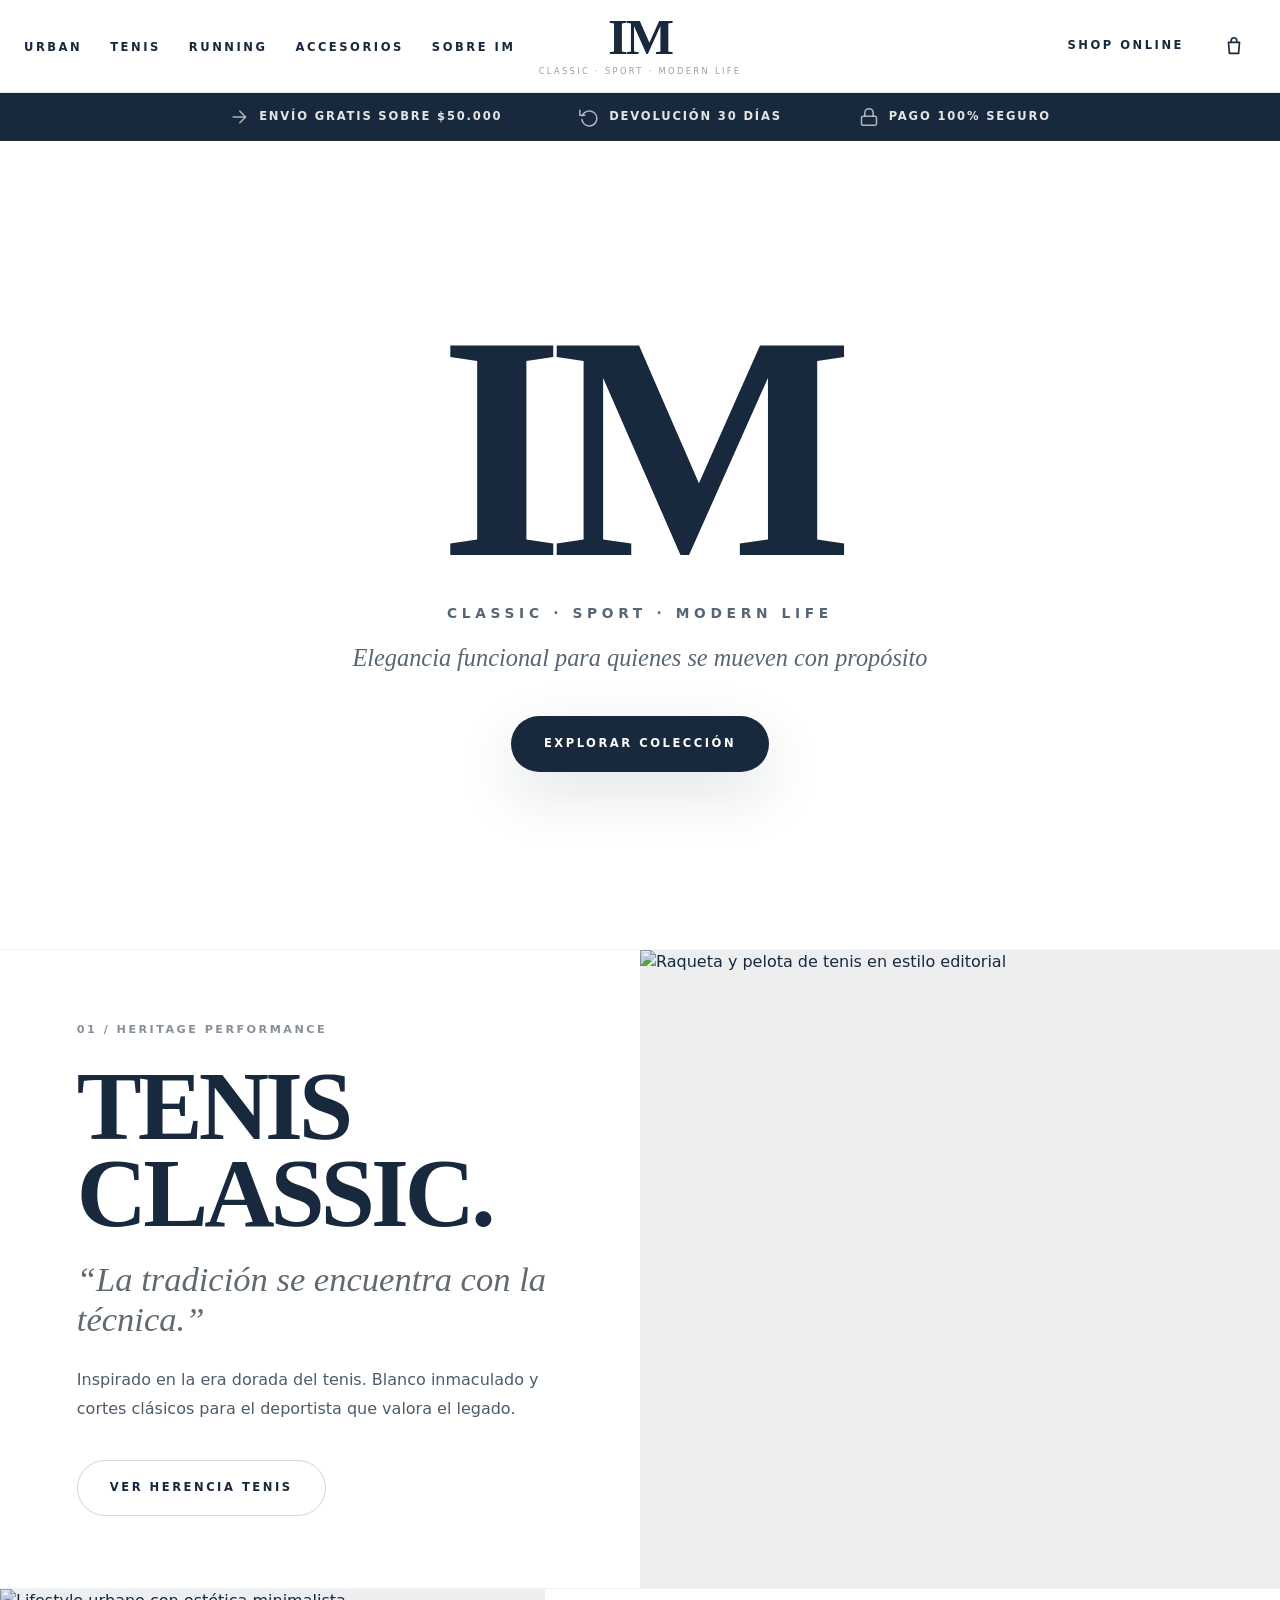
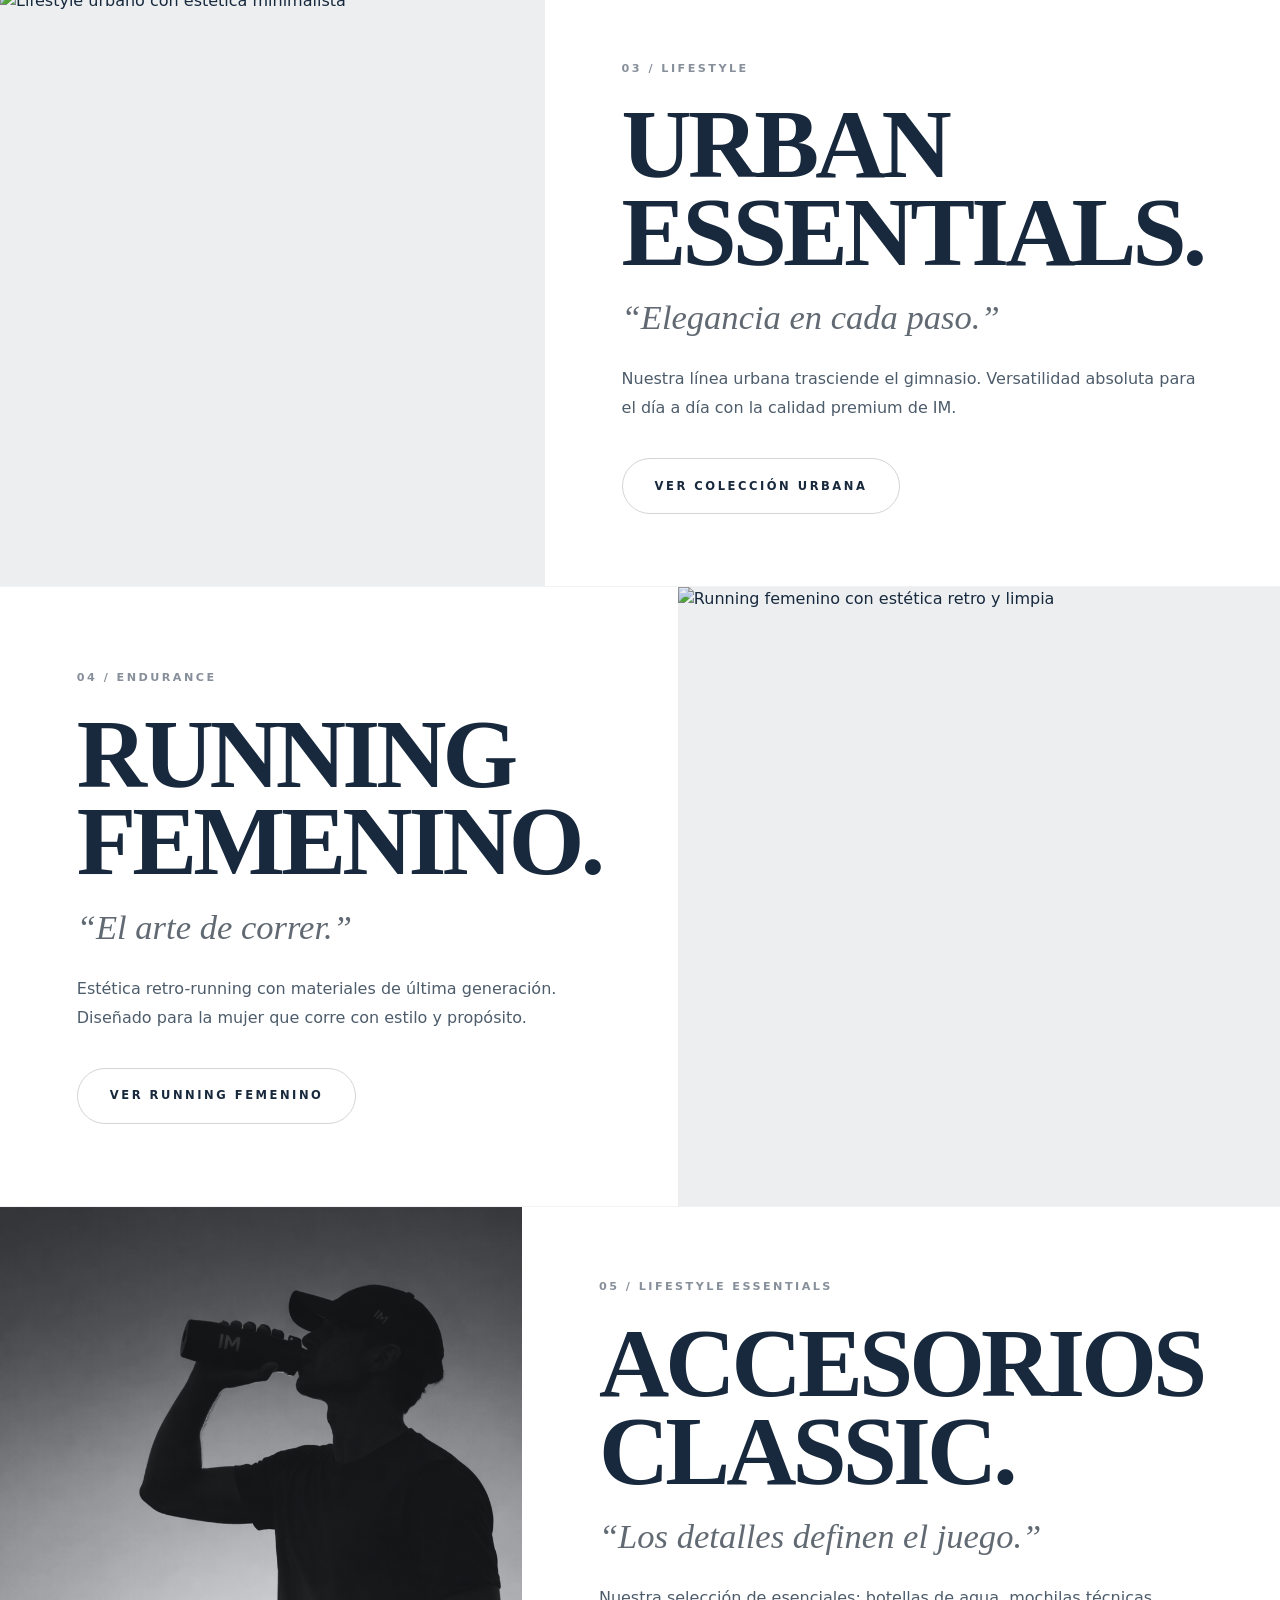
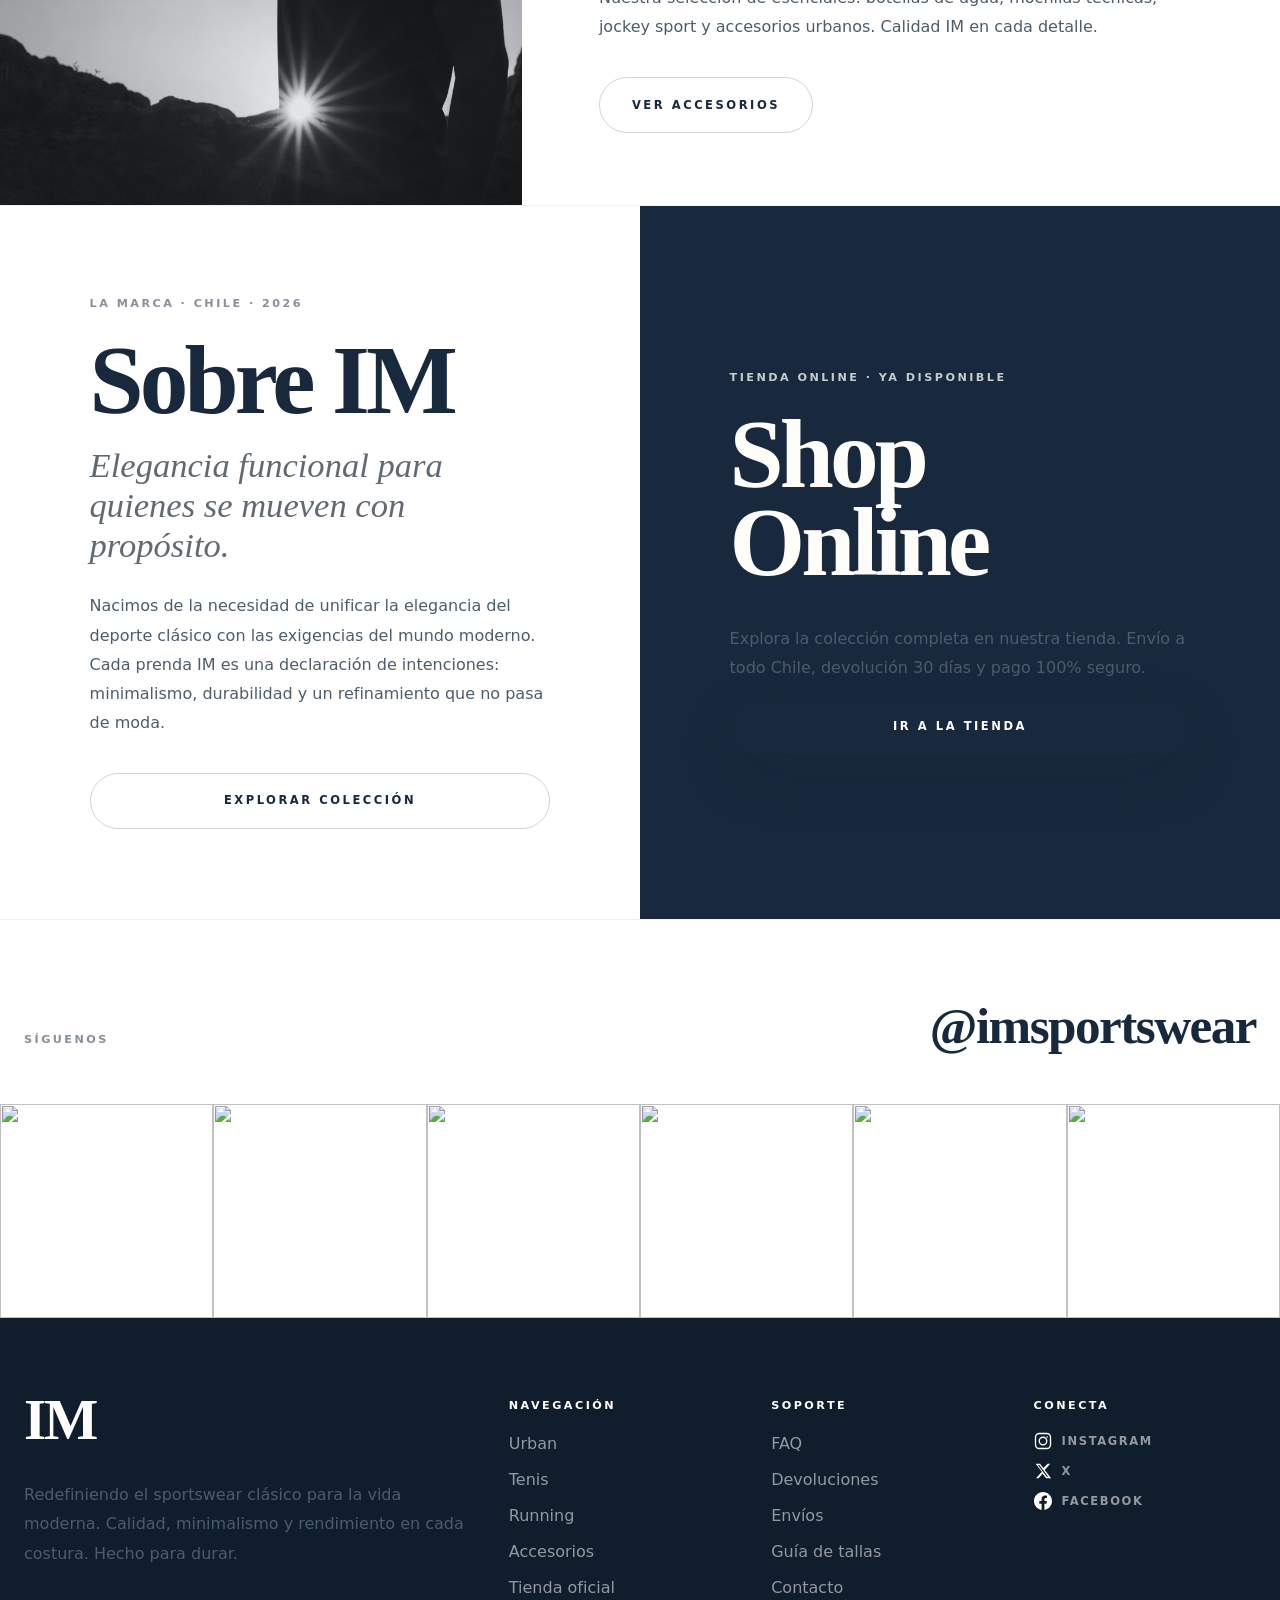
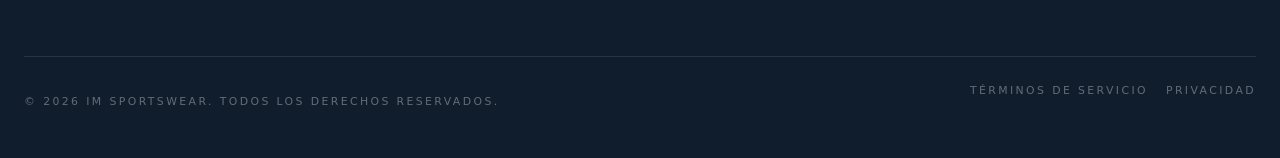
==== commit 6fff95c6: "feat: link home to live shop + remove static shop redirects - Updated "Próximamente" card to direct " ====
--- a/index.html
+++ b/index.html
@@ -143,18 +143,10 @@
         </article>
 
         <aside class="split-card split-dark" id="shop">
-          <p class="eyebrow">Acceso anticipado</p>
-          <h2>Próximamente</h2>
-          <p>Síguenos en nuestras redes para estar al tanto de nuestros próximos lanzamientos. Pronto en <strong>shop.imsportswear.cl</strong></p>
-          <form class="newsletter" action="#" method="post" novalidate>
-            <label class="sr-only" for="email">Tu email</label>
-            <input id="email" name="email" type="email" placeholder="TU EMAIL" autocomplete="email" inputmode="email" />
-            <button type="submit" aria-label="Enviar email">
-              <svg viewBox="0 0 24 24" aria-hidden="true">
-                <path d="M5 12h14M13 5l7 7-7 7" fill="none" stroke="currentColor" stroke-width="1.8" stroke-linecap="round" stroke-linejoin="round"/>
-              </svg>
-            </button>
-          </form>
+          <p class="eyebrow">Tienda online · Ya disponible</p>
+          <h2>Shop Online</h2>
+          <p>Explora la colección completa en nuestra tienda. Envío a todo Chile, devolución 30 días y pago 100% seguro.</p>
+          <a class="button button-primary" href="https://shop.imsportswear.cl">Ir a la tienda</a>
         </aside>
       </section>
     </main>
